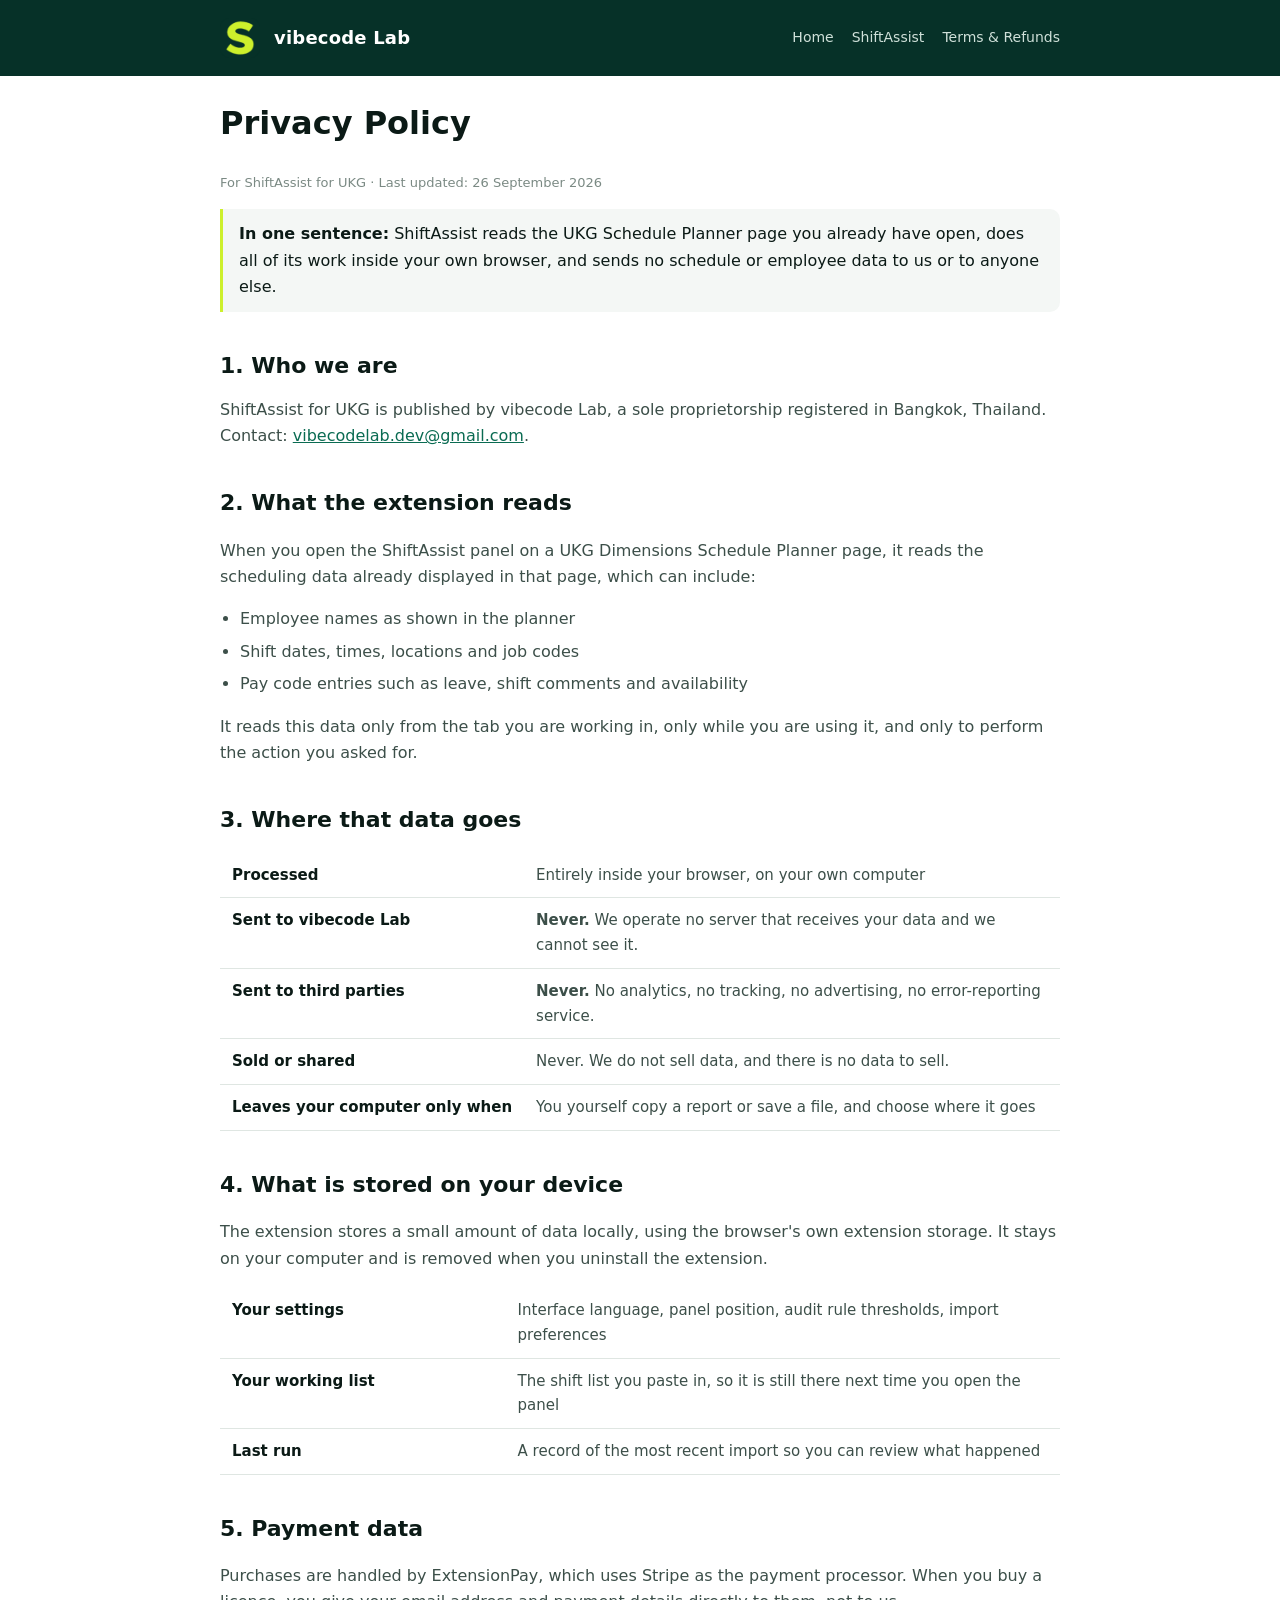
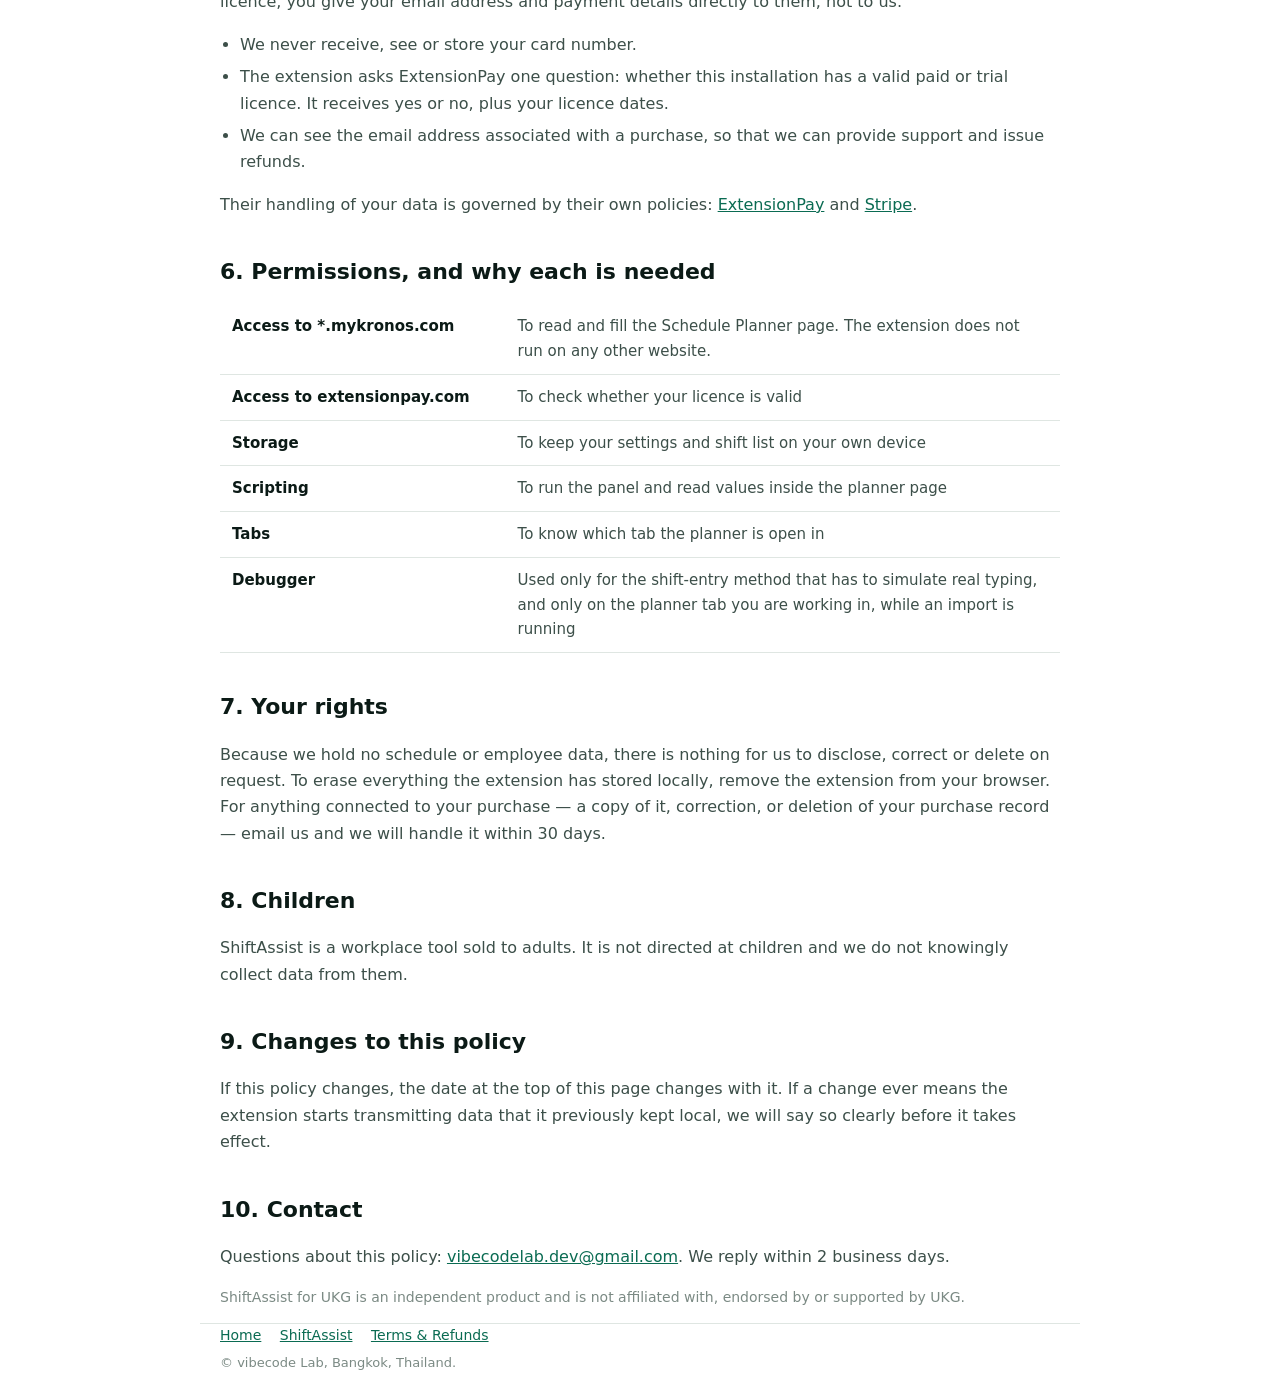
==== privacy.html @ 0472c346 "Add files via upload" ====
<!doctype html>
<html lang="en">
<head>
<meta charset="utf-8">
<meta name="viewport" content="width=device-width,initial-scale=1">
<title>Privacy Policy — ShiftAssist for UKG</title>
<meta name="description" content="Privacy policy for ShiftAssist for UKG. Schedule data is processed locally in your browser and is never transmitted to vibecode Lab or any third party.">
<link rel="icon" href="logo.png">
<link rel="stylesheet" href="style.css">
</head>
<body>
<header>
  <div class="wrap">
    <img src="logo.png" alt="">
    <span class="name">vibecode Lab</span>
    <nav>
      <a href="index.html">Home</a>
      <a href="shiftassist.html">ShiftAssist</a>
      <a href="terms.html">Terms &amp; Refunds</a>
    </nav>
  </div>
</header>

<main class="wrap">
  <h1>Privacy Policy</h1>
  <div class="upd">For ShiftAssist for UKG · Last updated: 26 September 2026</div>

  <div class="note">
    <strong>In one sentence:</strong> ShiftAssist reads the UKG Schedule Planner page you
    already have open, does all of its work inside your own browser, and sends no schedule
    or employee data to us or to anyone else.
  </div>

  <h2>1. Who we are</h2>
  <p>ShiftAssist for UKG is published by vibecode Lab, a sole proprietorship registered in
     Bangkok, Thailand. Contact:
     <a href="mailto:vibecodelab.dev@gmail.com">vibecodelab.dev@gmail.com</a>.</p>

  <h2>2. What the extension reads</h2>
  <p>When you open the ShiftAssist panel on a UKG Dimensions Schedule Planner page, it reads
     the scheduling data already displayed in that page, which can include:</p>
  <ul>
    <li>Employee names as shown in the planner</li>
    <li>Shift dates, times, locations and job codes</li>
    <li>Pay code entries such as leave, shift comments and availability</li>
  </ul>
  <p>It reads this data only from the tab you are working in, only while you are using it,
     and only to perform the action you asked for.</p>

  <h2>3. Where that data goes</h2>
  <table>
    <tr><th>Processed</th><td>Entirely inside your browser, on your own computer</td></tr>
    <tr><th>Sent to vibecode Lab</th><td><strong>Never.</strong> We operate no server that receives your data and we cannot see it.</td></tr>
    <tr><th>Sent to third parties</th><td><strong>Never.</strong> No analytics, no tracking, no advertising, no error-reporting service.</td></tr>
    <tr><th>Sold or shared</th><td>Never. We do not sell data, and there is no data to sell.</td></tr>
    <tr><th>Leaves your computer only when</th><td>You yourself copy a report or save a file, and choose where it goes</td></tr>
  </table>

  <h2>4. What is stored on your device</h2>
  <p>The extension stores a small amount of data locally, using the browser's own extension
     storage. It stays on your computer and is removed when you uninstall the extension.</p>
  <table>
    <tr><th>Your settings</th><td>Interface language, panel position, audit rule thresholds, import preferences</td></tr>
    <tr><th>Your working list</th><td>The shift list you paste in, so it is still there next time you open the panel</td></tr>
    <tr><th>Last run</th><td>A record of the most recent import so you can review what happened</td></tr>
  </table>

  <h2>5. Payment data</h2>
  <p>Purchases are handled by ExtensionPay, which uses Stripe as the payment processor. When
     you buy a licence, you give your email address and payment details directly to them, not
     to us.</p>
  <ul>
    <li>We never receive, see or store your card number.</li>
    <li>The extension asks ExtensionPay one question: whether this installation has a valid
        paid or trial licence. It receives yes or no, plus your licence dates.</li>
    <li>We can see the email address associated with a purchase, so that we can provide
        support and issue refunds.</li>
  </ul>
  <p>Their handling of your data is governed by their own policies:
     <a href="https://extensionpay.com/privacy">ExtensionPay</a> and
     <a href="https://stripe.com/privacy">Stripe</a>.</p>

  <h2>6. Permissions, and why each is needed</h2>
  <table>
    <tr><th>Access to *.mykronos.com</th><td>To read and fill the Schedule Planner page. The extension does not run on any other website.</td></tr>
    <tr><th>Access to extensionpay.com</th><td>To check whether your licence is valid</td></tr>
    <tr><th>Storage</th><td>To keep your settings and shift list on your own device</td></tr>
    <tr><th>Scripting</th><td>To run the panel and read values inside the planner page</td></tr>
    <tr><th>Tabs</th><td>To know which tab the planner is open in</td></tr>
    <tr><th>Debugger</th><td>Used only for the shift-entry method that has to simulate real typing, and only on the planner tab you are working in, while an import is running</td></tr>
  </table>

  <h2>7. Your rights</h2>
  <p>Because we hold no schedule or employee data, there is nothing for us to disclose,
     correct or delete on request. To erase everything the extension has stored locally,
     remove the extension from your browser. For anything connected to your purchase —
     a copy of it, correction, or deletion of your purchase record — email us and we will
     handle it within 30 days.</p>

  <h2>8. Children</h2>
  <p>ShiftAssist is a workplace tool sold to adults. It is not directed at children and we do
     not knowingly collect data from them.</p>

  <h2>9. Changes to this policy</h2>
  <p>If this policy changes, the date at the top of this page changes with it. If a change
     ever means the extension starts transmitting data that it previously kept local, we will
     say so clearly before it takes effect.</p>

  <h2>10. Contact</h2>
  <p>Questions about this policy: <a href="mailto:vibecodelab.dev@gmail.com">vibecodelab.dev@gmail.com</a>.
     We reply within 2 business days.</p>

  <p style="font-size:14px;color:#7b8a84">ShiftAssist for UKG is an independent product and is
     not affiliated with, endorsed by or supported by UKG.</p>
</main>

<footer class="wrap">
  <a href="index.html">Home</a>
  <a href="shiftassist.html">ShiftAssist</a>
  <a href="terms.html">Terms &amp; Refunds</a>
  <div class="upd">© vibecode Lab, Bangkok, Thailand.</div>
</footer>
</body>
</html>
---- style.css ----
:root{
  --ink:#0b1a16; --ink-2:#3c4f49; --bg:#ffffff; --bg-2:#f4f7f5;
  --brand:#063128; --lime:#cdf02c; --line:#dfe6e2; --radius:14px;
}
*{box-sizing:border-box}
html{-webkit-text-size-adjust:100%}
body{margin:0;font:16px/1.65 "Segoe UI",system-ui,-apple-system,Roboto,Arial,sans-serif;color:var(--ink);background:var(--bg)}
.wrap{max-width:880px;margin:0 auto;padding:0 20px}
header{background:var(--brand);color:#fff}
header .wrap{display:flex;align-items:center;gap:14px;padding-top:18px;padding-bottom:18px;flex-wrap:wrap}
header img{width:40px;height:40px;border-radius:9px;display:block}
header .name{font-weight:700;font-size:18px;letter-spacing:.2px}
header nav{margin-left:auto;display:flex;gap:18px;flex-wrap:wrap}
header nav a{color:#cfe0d9;text-decoration:none;font-size:14px}
header nav a:hover{color:var(--lime)}
.hero{background:var(--brand);color:#fff;padding:44px 0 56px}
.hero h1{margin:0 0 12px;font-size:34px;line-height:1.2}
.hero p{margin:0;max-width:60ch;color:#d5e4de;font-size:17px}
.tag{display:inline-block;background:var(--lime);color:var(--brand);font-weight:700;font-size:12px;letter-spacing:.6px;padding:5px 10px;border-radius:999px;margin-bottom:16px}
main{padding:40px 0 60px}
h2{font-size:22px;margin:36px 0 12px}
h3{font-size:17px;margin:24px 0 8px}
p,li{color:var(--ink-2)}
main p:first-of-type{margin-top:0}
ul{padding-left:20px}
li{margin:6px 0}
a{color:#0a6b52}
.cards{display:grid;grid-template-columns:repeat(auto-fit,minmax(240px,1fr));gap:16px;margin:18px 0}
.card{border:1px solid var(--line);border-radius:var(--radius);padding:20px;background:var(--bg-2)}
.card h3{margin:0 0 6px;color:var(--ink)}
.card .price{font-size:26px;font-weight:700;color:var(--brand);margin:8px 0 2px}
.card .per{font-size:13px;color:var(--ink-2)}
table{width:100%;border-collapse:collapse;margin:14px 0;font-size:15px}
th,td{text-align:left;padding:10px 12px;border-bottom:1px solid var(--line);vertical-align:top}
th{color:var(--ink);font-weight:600;white-space:nowrap;width:34%}
td{color:var(--ink-2)}
.note{border-left:3px solid var(--lime);background:var(--bg-2);padding:12px 16px;border-radius:0 10px 10px 0;margin:16px 0}
footer{border-top:1px solid var(--line);padding:26px 0 44px;font-size:14px;color:var(--ink-2)}
footer a{margin-right:14px}
.upd{font-size:13px;color:#7b8a84;margin-top:4px}
@media (max-width:560px){.hero h1{font-size:27px}.hero{padding:32px 0 40px}
  th,td{padding:9px 8px}
  th{white-space:normal;width:38%}
  table{font-size:14px}}
@media (prefers-color-scheme:dark){
  :root{--ink:#eaf1ee;--ink-2:#b3c4be;--bg:#0c1512;--bg-2:#132019;--line:#25342d}
  a{color:#a8e06a}
  .card .price{color:var(--lime)}
  .card h3{color:var(--ink)}
  th{color:var(--ink)}
}
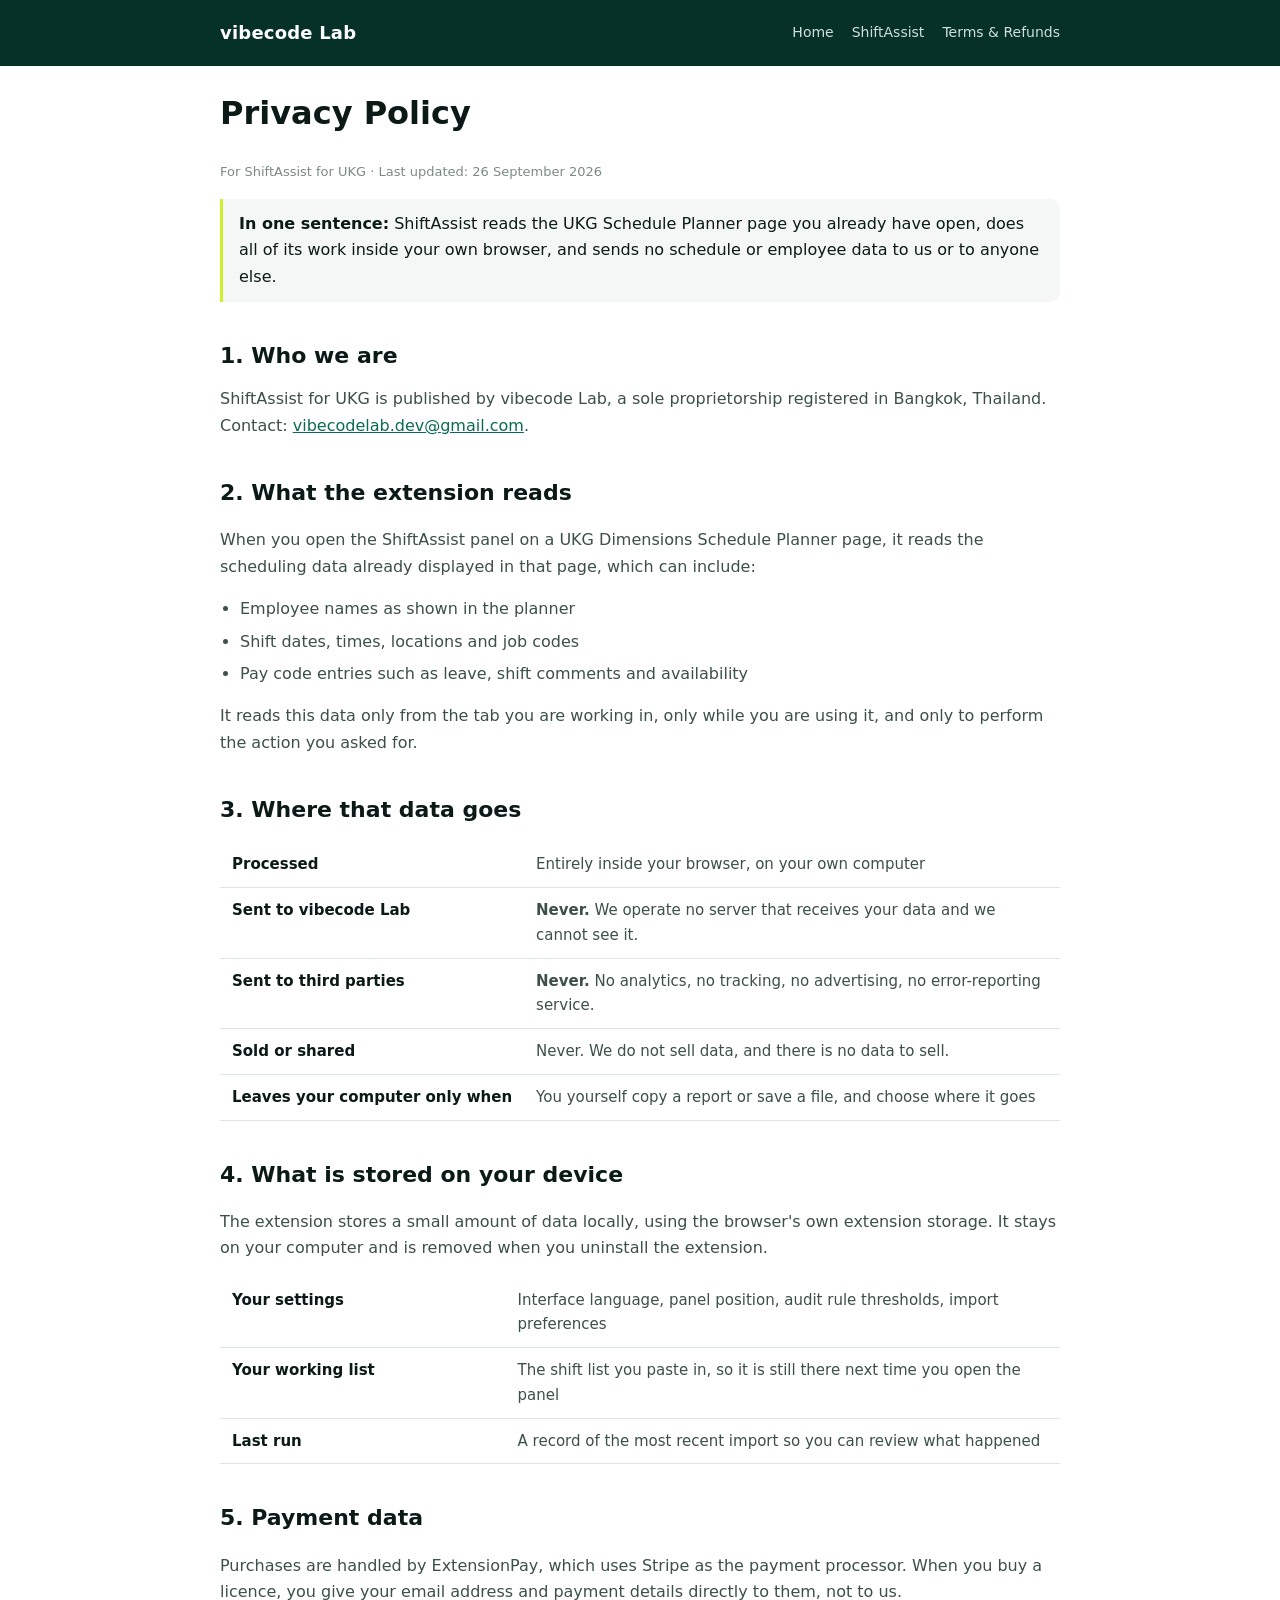
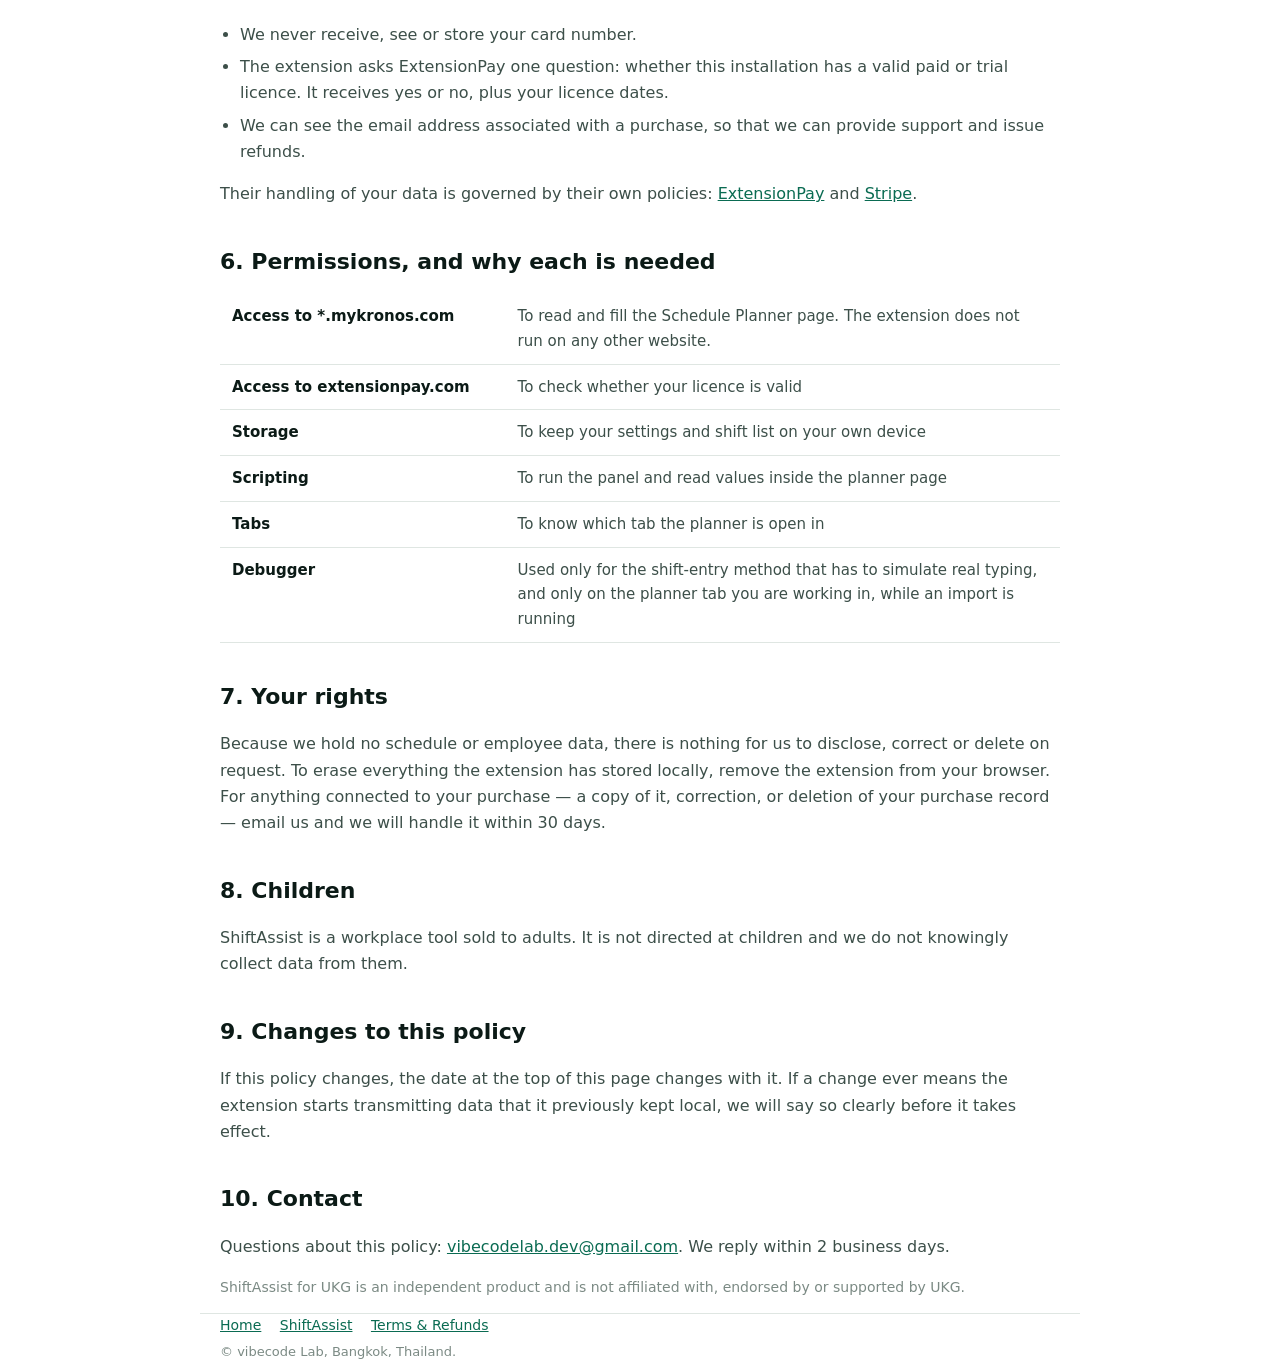
==== commit 60653120: "Add files via upload" ====
--- a/privacy.html
+++ b/privacy.html
@@ -5,14 +5,13 @@
 <meta name="viewport" content="width=device-width,initial-scale=1">
 <title>Privacy Policy — ShiftAssist for UKG</title>
 <meta name="description" content="Privacy policy for ShiftAssist for UKG. Schedule data is processed locally in your browser and is never transmitted to vibecode Lab or any third party.">
-<link rel="icon" href="logo.png">
+<link rel="icon" href="favicon.png">
 <link rel="stylesheet" href="style.css">
 </head>
 <body>
 <header>
   <div class="wrap">
-    <img src="logo.png" alt="">
-    <span class="name">vibecode Lab</span>
+    <span class="name">vibecode&nbsp;Lab</span>
     <nav>
       <a href="index.html">Home</a>
       <a href="shiftassist.html">ShiftAssist</a>
